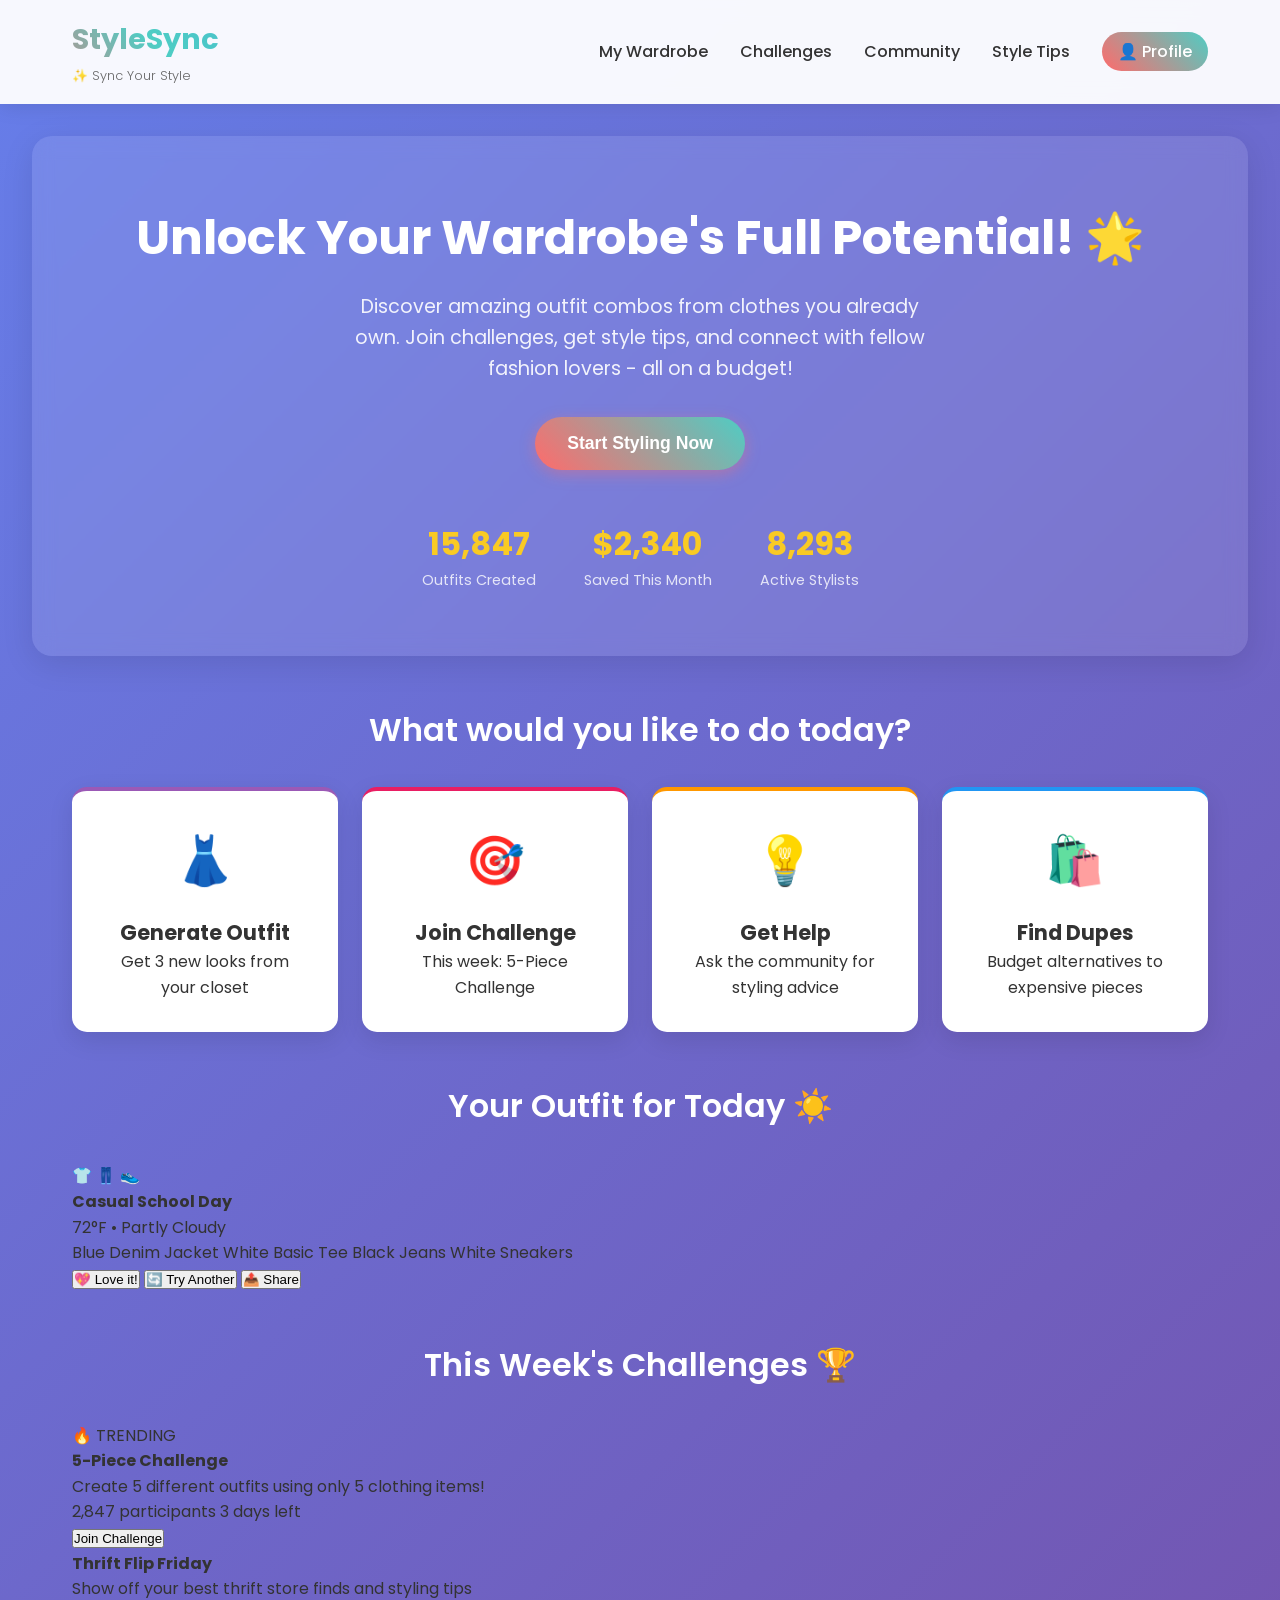
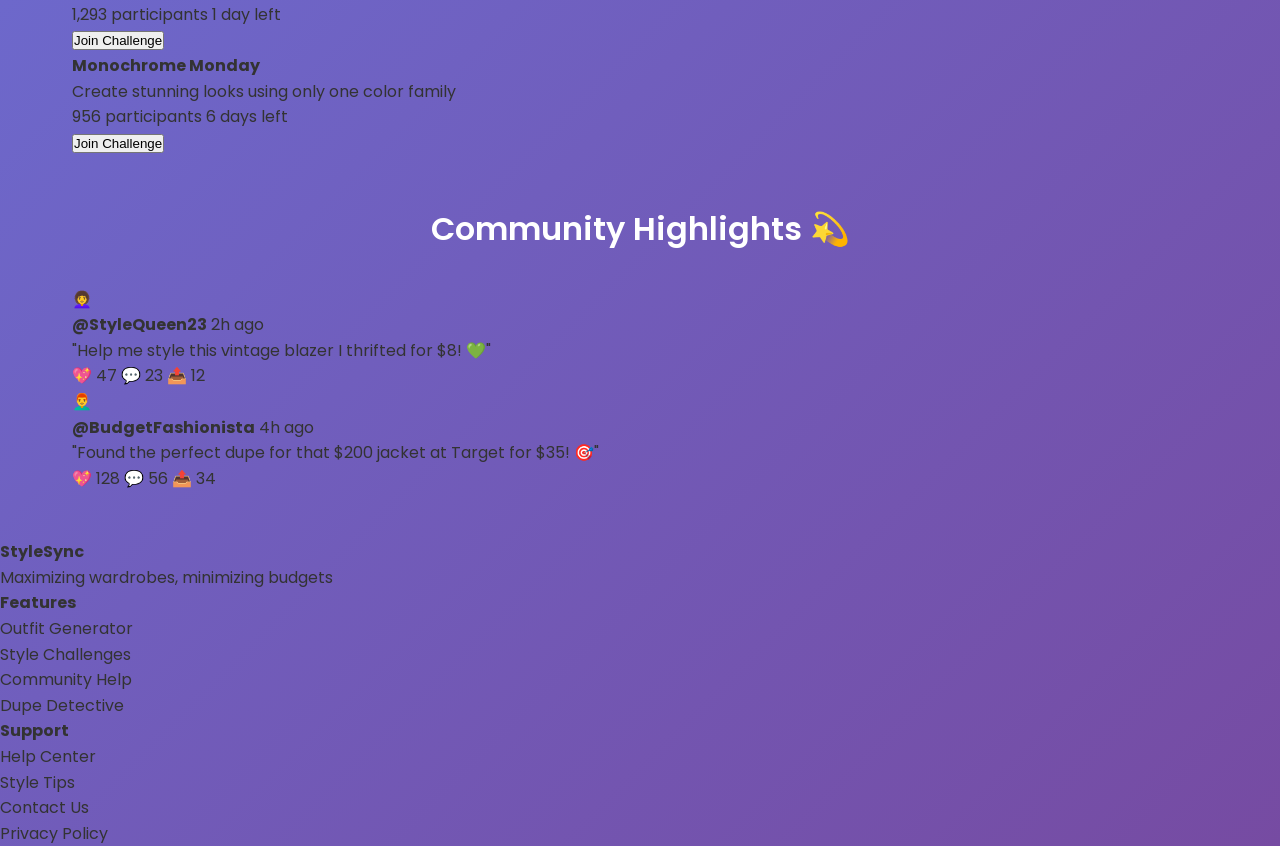
==== index.html @ fd2cec4d "done" ====
<!DOCTYPE html>
<html lang="en">
<head>
    <meta charset="UTF-8">
    <meta name="viewport" content="width=device-width, initial-scale=1.0">
    <title>StyleSync - Maximize Your Wardrobe</title>
    <link rel="stylesheet" href="styles.css">
    <link href="https://fonts.googleapis.com/css2?family=Poppins:wght@300;400;600;700&display=swap" rel="stylesheet">
</head>
<body>
    <!-- Header -->
    <header class="header">
        <nav class="navbar">
            <div class="logo">
                <h1>StyleSync</h1>
                <span class="tagline">✨ Sync Your Style</span>
            </div>
            <ul class="nav-links">
                <li><a href="#wardrobe">My Wardrobe</a></li>
                <li><a href="#challenges">Challenges</a></li>
                <li><a href="#community">Community</a></li>
                <li><a href="#tips">Style Tips</a></li>
                <li><a href="#profile" class="profile-btn">👤 Profile</a></li>
            </ul>
        </nav>
    </header>

    <!-- Hero Section -->
    <section class="hero">
        <div class="hero-content">
            <h2>Unlock Your Wardrobe's Full Potential! 🌟</h2>
            <p>Discover amazing outfit combos from clothes you already own. Join challenges, get style tips, and connect with fellow fashion lovers - all on a budget!</p>
            <button class="cta-button">Start Styling Now</button>
        </div>
        <div class="hero-stats">
            <div class="stat">
                <span class="stat-number">15,847</span>
                <span class="stat-label">Outfits Created</span>
            </div>
            <div class="stat">
                <span class="stat-number">$2,340</span>
                <span class="stat-label">Saved This Month</span>
            </div>
            <div class="stat">
                <span class="stat-number">8,293</span>
                <span class="stat-label">Active Stylists</span>
            </div>
        </div>
    </section>

    <!-- Quick Actions -->
    <section class="quick-actions">
        <h3>What would you like to do today?</h3>
        <div class="action-grid">
            <div class="action-card purple">
                <div class="action-icon">👗</div>
                <h4>Generate Outfit</h4>
                <p>Get 3 new looks from your closet</p>
            </div>
            <div class="action-card pink">
                <div class="action-icon">🎯</div>
                <h4>Join Challenge</h4>
                <p>This week: 5-Piece Challenge</p>
            </div>
            <div class="action-card orange">
                <div class="action-icon">💡</div>
                <h4>Get Help</h4>
                <p>Ask the community for styling advice</p>
            </div>
            <div class="action-card blue">
                <div class="action-icon">🛍️</div>
                <h4>Find Dupes</h4>
                <p>Budget alternatives to expensive pieces</p>
            </div>
        </div>
    </section>

    <!-- Today's Outfit -->
    <section class="todays-outfit">
        <h3>Your Outfit for Today ☀️</h3>
        <div class="outfit-container">
            <div class="outfit-card">
                <div class="outfit-image">
                    <div class="placeholder-outfit">
                        <span>👕</span>
                        <span>👖</span>
                        <span>👟</span>
                    </div>
                </div>
                <div class="outfit-details">
                    <h4>Casual School Day</h4>
                    <p class="weather">72°F • Partly Cloudy</p>
                    <div class="outfit-items">
                        <span class="item-tag">Blue Denim Jacket</span>
                        <span class="item-tag">White Basic Tee</span>
                        <span class="item-tag">Black Jeans</span>
                        <span class="item-tag">White Sneakers</span>
                    </div>
                    <div class="outfit-actions">
                        <button class="love-btn">💖 Love it!</button>
                        <button class="shuffle-btn">🔄 Try Another</button>
                        <button class="share-btn">📤 Share</button>
                    </div>
                </div>
            </div>
        </div>
    </section>

    <!-- Active Challenges -->
    <section class="challenges">
        <h3>This Week's Challenges 🏆</h3>
        <div class="challenge-grid">
            <div class="challenge-card featured">
                <div class="challenge-badge">🔥 TRENDING</div>
                <h4>5-Piece Challenge</h4>
                <p>Create 5 different outfits using only 5 clothing items!</p>
                <div class="challenge-stats">
                    <span>2,847 participants</span>
                    <span>3 days left</span>
                </div>
                <button class="join-btn">Join Challenge</button>
            </div>
            <div class="challenge-card">
                <h4>Thrift Flip Friday</h4>
                <p>Show off your best thrift store finds and styling tips</p>
                <div class="challenge-stats">
                    <span>1,293 participants</span>
                    <span>1 day left</span>
                </div>
                <button class="join-btn">Join Challenge</button>
            </div>
            <div class="challenge-card">
                <h4>Monochrome Monday</h4>
                <p>Create stunning looks using only one color family</p>
                <div class="challenge-stats">
                    <span>956 participants</span>
                    <span>6 days left</span>
                </div>
                <button class="join-btn">Join Challenge</button>
            </div>
        </div>
    </section>

    <!-- Community Feed -->
    <section class="community-feed">
        <h3>Community Highlights 💫</h3>
        <div class="feed-grid">
            <div class="feed-card">
                <div class="user-info">
                    <div class="avatar">👩‍🦱</div>
                    <div>
                        <strong>@StyleQueen23</strong>
                        <span class="post-time">2h ago</span>
                    </div>
                </div>
                <p>"Help me style this vintage blazer I thrifted for $8! 💚"</p>
                <div class="post-stats">
                    <span>💖 47</span>
                    <span>💬 23</span>
                    <span>📤 12</span>
                </div>
            </div>
            <div class="feed-card">
                <div class="user-info">
                    <div class="avatar">👨‍🦰</div>
                    <div>
                        <strong>@BudgetFashionista</strong>
                        <span class="post-time">4h ago</span>
                    </div>
                </div>
                <p>"Found the perfect dupe for that $200 jacket at Target for $35! 🎯"</p>
                <div class="post-stats">
                    <span>💖 128</span>
                    <span>💬 56</span>
                    <span>📤 34</span>
                </div>
            </div>
        </div>
    </section>

    <!-- Footer -->
    <footer class="footer">
        <div class="footer-content">
            <div class="footer-section">
                <h4>StyleSync</h4>
                <p>Maximizing wardrobes, minimizing budgets</p>
            </div>
            <div class="footer-section">
                <h4>Features</h4>
                <ul>
                    <li>Outfit Generator</li>
                    <li>Style Challenges</li>
                    <li>Community Help</li>
                    <li>Dupe Detective</li>
                </ul>
            </div>
            <div class="footer-section">
                <h4>Support</h4>
                <ul>
                    <li>Help Center</li>
                    <li>Style Tips</li>
                    <li>Contact Us</li>
                    <li>Privacy Policy</li>
                </ul>
            </div>
        </div>
    </footer>
</body>
</html>
---- styles.css ----
* {
    margin: 0;
    padding: 0;
    box-sizing: border-box;
}

body {
    font-family: 'Poppins', sans-serif;
    line-height: 1.6;
    color: #333;
    background: linear-gradient(135deg, #667eea 0%, #764ba2 100%);
    min-height: 100vh;
}

/* Header */
.header {
    background: rgba(255, 255, 255, 0.95);
    backdrop-filter: blur(10px);
    position: sticky;
    top: 0;
    z-index: 100;
    box-shadow: 0 2px 20px rgba(0, 0, 0, 0.1);
}

.navbar {
    display: flex;
    justify-content: space-between;
    align-items: center;
    padding: 1rem 2rem;
    max-width: 1200px;
    margin: 0 auto;
}

.logo h1 {
    background: linear-gradient(45deg, #ff6b6b, #4ecdc4, #45b7d1, #f9ca24);
    background-size: 300% 300%;
    -webkit-background-clip: text;
    -webkit-text-fill-color: transparent;
    background-clip: text;
    animation: gradientShift 3s ease infinite;
    font-size: 1.8rem;
    font-weight: 700;
}

.tagline {
    font-size: 0.8rem;
    color: #666;
    font-weight: 300;
}

@keyframes gradientShift {
    0% { background-position: 0% 50%; }
    50% { background-position: 100% 50%; }
    100% { background-position: 0% 50%; }
}

.nav-links {
    display: flex;
    list-style: none;
    gap: 2rem;
    align-items: center;
}

.nav-links a {
    text-decoration: none;
    color: #333;
    font-weight: 500;
    transition: color 0.3s ease;
}

.nav-links a:hover {
    color: #ff6b6b;
}

.profile-btn {
    background: linear-gradient(45deg, #ff6b6b, #4ecdc4);
    color: white !important;
    padding: 0.5rem 1rem;
    border-radius: 25px;
    transition: transform 0.3s ease;
}

.profile-btn:hover {
    transform: translateY(-2px);
    color: white !important;
}

/* Hero Section */
.hero {
    text-align: center;
    padding: 4rem 2rem;
    background: rgba(255, 255, 255, 0.1);
    backdrop-filter: blur(10px);
    margin: 2rem;
    border-radius: 20px;
    box-shadow: 0 8px 32px rgba(0, 0, 0, 0.1);
}

.hero-content h2 {
    font-size: 3rem;
    color: white;
    margin-bottom: 1rem;
    font-weight: 700;
}

.hero-content p {
    font-size: 1.2rem;
    color: rgba(255, 255, 255, 0.9);
    margin-bottom: 2rem;
    max-width: 600px;
    margin-left: auto;
    margin-right: auto;
}

.cta-button {
    background: linear-gradient(45deg, #ff6b6b, #4ecdc4);
    color: white;
    border: none;
    padding: 1rem 2rem;
    font-size: 1.1rem;
    font-weight: 600;
    border-radius: 50px;
    cursor: pointer;
    transition: transform 0.3s ease, box-shadow 0.3s ease;
    box-shadow: 0 4px 15px rgba(255, 107, 107, 0.4);
}

.cta-button:hover {
    transform: translateY(-3px);
    box-shadow: 0 6px 20px rgba(255, 107, 107, 0.6);
}

.hero-stats {
    display: flex;
    justify-content: center;
    gap: 3rem;
    margin-top: 3rem;
}

.stat {
    display: flex;
    flex-direction: column;
    align-items: center;
}

.stat-number {
    font-size: 2rem;
    font-weight: 700;
    color: #f9ca24;
}

.stat-label {
    color: rgba(255, 255, 255, 0.8);
    font-size: 0.9rem;
}

/* Main Content */
.quick-actions, .todays-outfit, .challenges, .community-feed {
    max-width: 1200px;
    margin: 3rem auto;
    padding: 0 2rem;
}

.quick-actions h3, .todays-outfit h3, .challenges h3, .community-feed h3 {
    text-align: center;
    font-size: 2rem;
    color: white;
    margin-bottom: 2rem;
    font-weight: 600;
}

/* Quick Actions Grid */
.action-grid {
    display: grid;
    grid-template-columns: repeat(auto-fit, minmax(250px, 1fr));
    gap: 1.5rem;
}

.action-card {
    background: white;
    padding: 2rem;
    border-radius: 15px;
    text-align: center;
    box-shadow: 0 8px 25px rgba(0, 0, 0, 0.1);
    transition: transform 0.3s ease, box-shadow 0.3s ease;
    cursor: pointer;
}

.action-card:hover {
    transform: translateY(-5px);
    box-shadow: 0 15px 35px rgba(0, 0, 0, 0.2);
}

.action-card.purple { border-top: 4px solid #9b59b6; }
.action-card.pink { border-top: 4px solid #e91e63; }
.action-card.orange { border-top: 4px solid #ff9800; }
.action-card.blue { border-top: 4px solid #2196f3; }

.action-icon {
    font-size: 3rem;
    margin-bottom: 1rem;
}

.action-card h4 {
    font-size: 1.3rem;
    margin-bottom:
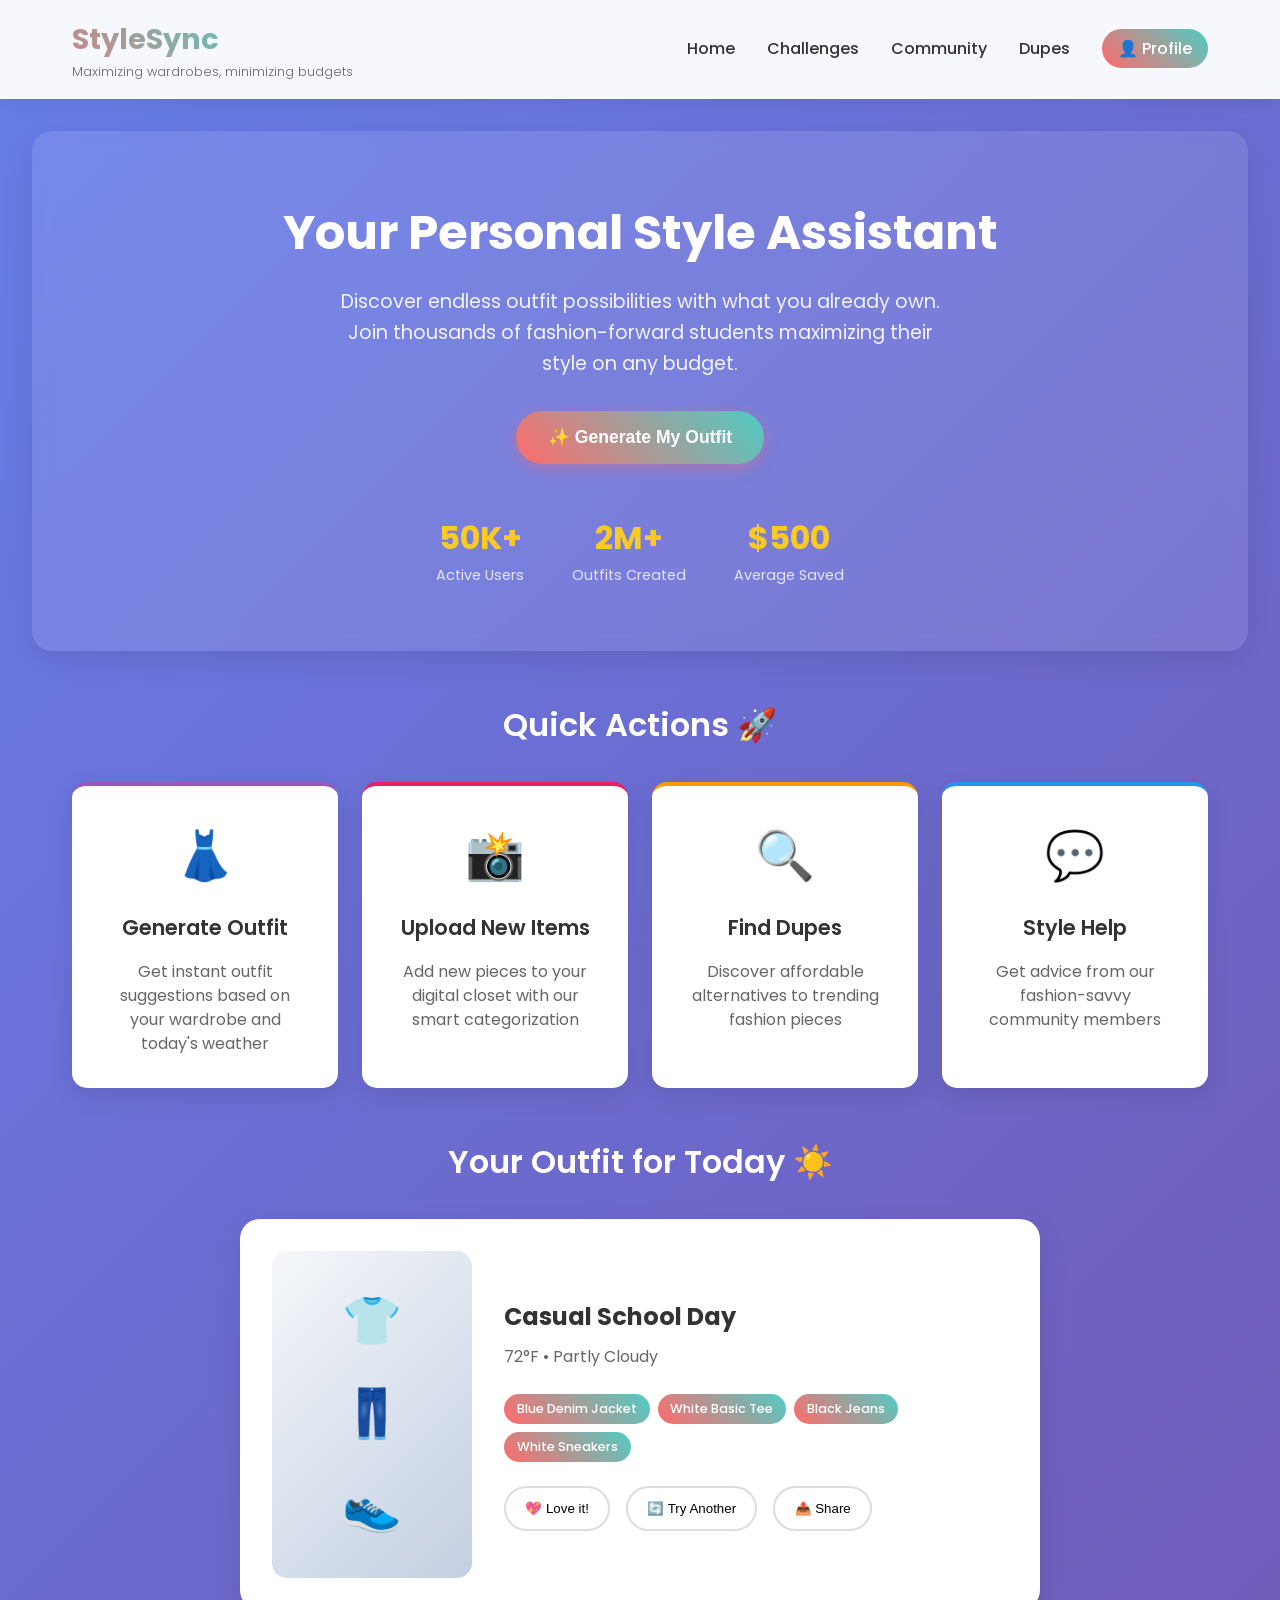
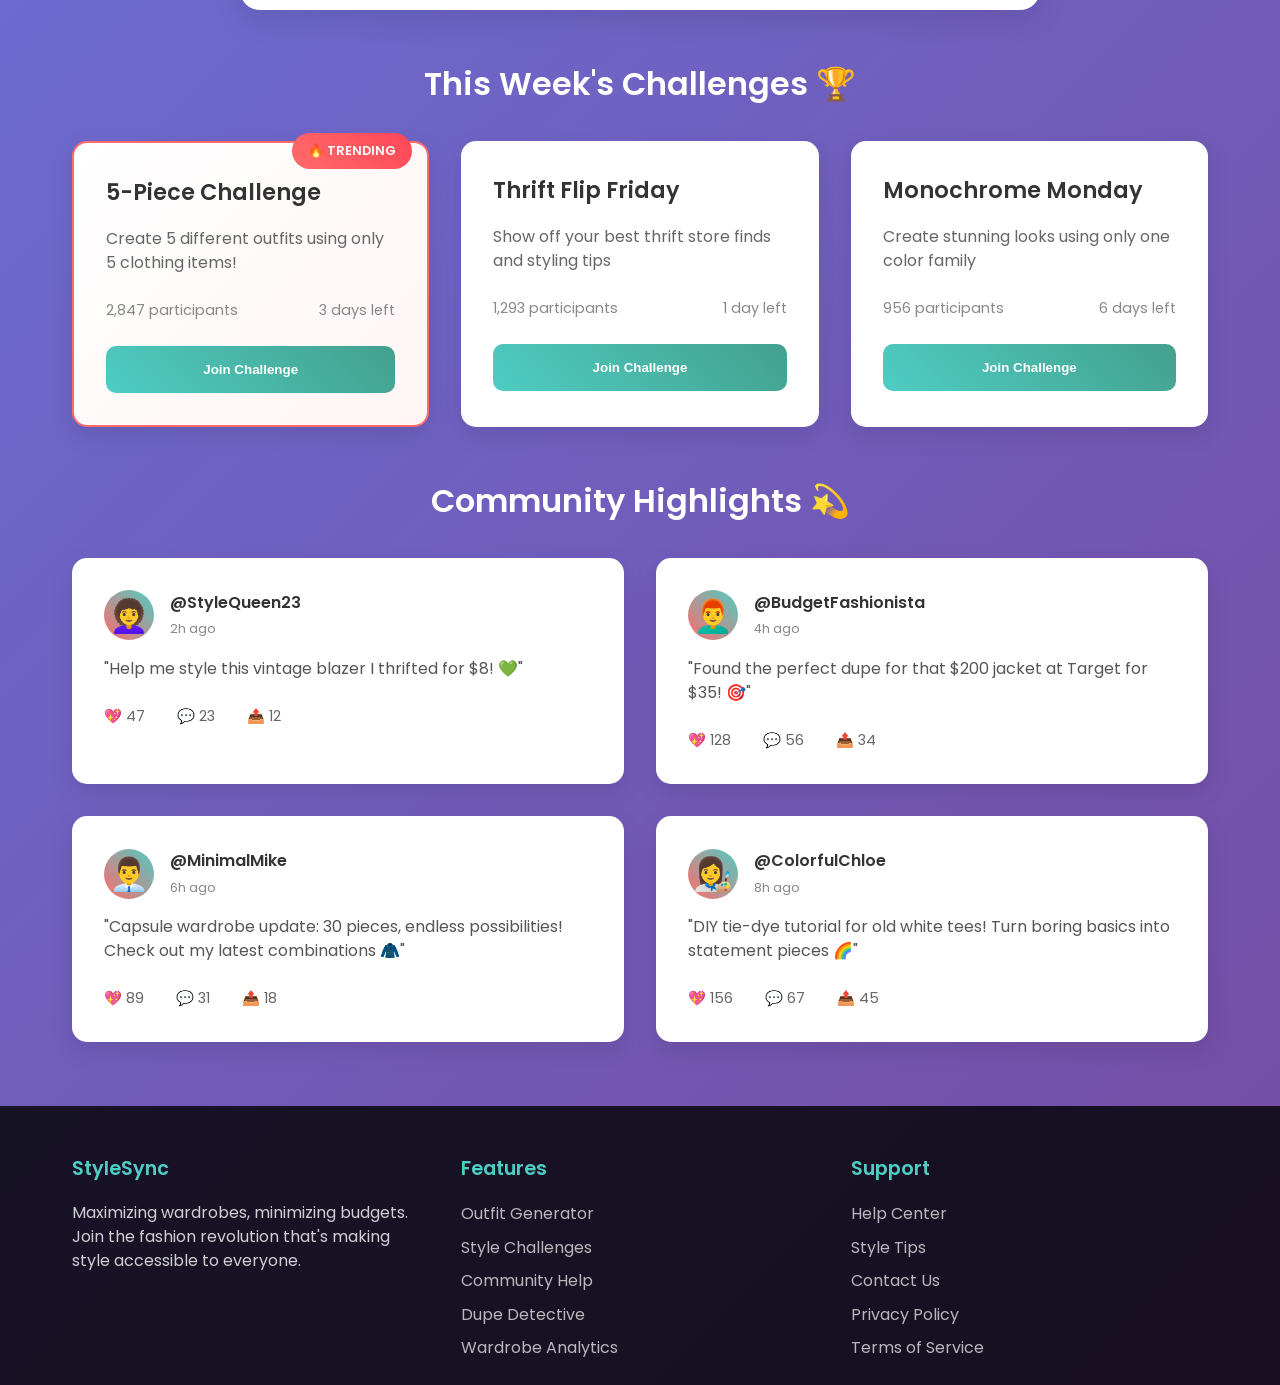
==== commit ead6d867: "done" ====
--- a/index.html
+++ b/index.html
@@ -3,9 +3,9 @@
 <head>
     <meta charset="UTF-8">
     <meta name="viewport" content="width=device-width, initial-scale=1.0">
-    <title>StyleSync - Maximize Your Wardrobe</title>
+    <title>StyleSync - Maximizing Wardrobes, Minimizing Budgets</title>
+    <link href="https://fonts.googleapis.com/css2?family=Poppins:wght@300;400;500;600;700&display=swap" rel="stylesheet">
     <link rel="stylesheet" href="styles.css">
-    <link href="https://fonts.googleapis.com/css2?family=Poppins:wght@300;400;600;700&display=swap" rel="stylesheet">
 </head>
 <body>
     <!-- Header -->
@@ -13,13 +13,13 @@
         <nav class="navbar">
             <div class="logo">
                 <h1>StyleSync</h1>
-                <span class="tagline">✨ Sync Your Style</span>
+                <p class="tagline">Maximizing wardrobes, minimizing budgets</p>
             </div>
             <ul class="nav-links">
-                <li><a href="#wardrobe">My Wardrobe</a></li>
+                <li><a href="#home">Home</a></li>
                 <li><a href="#challenges">Challenges</a></li>
                 <li><a href="#community">Community</a></li>
-                <li><a href="#tips">Style Tips</a></li>
+                <li><a href="#dupes">Dupes</a></li>
                 <li><a href="#profile" class="profile-btn">👤 Profile</a></li>
             </ul>
         </nav>
@@ -28,49 +28,49 @@
     <!-- Hero Section -->
     <section class="hero">
         <div class="hero-content">
-            <h2>Unlock Your Wardrobe's Full Potential! 🌟</h2>
-            <p>Discover amazing outfit combos from clothes you already own. Join challenges, get style tips, and connect with fellow fashion lovers - all on a budget!</p>
-            <button class="cta-button">Start Styling Now</button>
+            <h2>Your Personal Style Assistant</h2>
+            <p>Discover endless outfit possibilities with what you already own. Join thousands of fashion-forward students maximizing their style on any budget.</p>
+            <button class="cta-button">✨ Generate My Outfit</button>
         </div>
         <div class="hero-stats">
             <div class="stat">
-                <span class="stat-number">15,847</span>
-                <span class="stat-label">Outfits Created</span>
+                <div class="stat-number">50K+</div>
+                <div class="stat-label">Active Users</div>
             </div>
             <div class="stat">
-                <span class="stat-number">$2,340</span>
-                <span class="stat-label">Saved This Month</span>
+                <div class="stat-number">2M+</div>
+                <div class="stat-label">Outfits Created</div>
             </div>
             <div class="stat">
-                <span class="stat-number">8,293</span>
-                <span class="stat-label">Active Stylists</span>
+                <div class="stat-number">$500</div>
+                <div class="stat-label">Average Saved</div>
             </div>
         </div>
     </section>
 
     <!-- Quick Actions -->
     <section class="quick-actions">
-        <h3>What would you like to do today?</h3>
+        <h3>Quick Actions 🚀</h3>
         <div class="action-grid">
             <div class="action-card purple">
                 <div class="action-icon">👗</div>
                 <h4>Generate Outfit</h4>
-                <p>Get 3 new looks from your closet</p>
+                <p>Get instant outfit suggestions based on your wardrobe and today's weather</p>
             </div>
             <div class="action-card pink">
-                <div class="action-icon">🎯</div>
-                <h4>Join Challenge</h4>
-                <p>This week: 5-Piece Challenge</p>
+                <div class="action-icon">📸</div>
+                <h4>Upload New Items</h4>
+                <p>Add new pieces to your digital closet with our smart categorization</p>
             </div>
             <div class="action-card orange">
-                <div class="action-icon">💡</div>
-                <h4>Get Help</h4>
-                <p>Ask the community for styling advice</p>
+                <div class="action-icon">🔍</div>
+                <h4>Find Dupes</h4>
+                <p>Discover affordable alternatives to trending fashion pieces</p>
             </div>
             <div class="action-card blue">
-                <div class="action-icon">🛍️</div>
-                <h4>Find Dupes</h4>
-                <p>Budget alternatives to expensive pieces</p>
+                <div class="action-icon">💬</div>
+                <h4>Style Help</h4>
+                <p>Get advice from our fashion-savvy community members</p>
             </div>
         </div>
     </section>
@@ -175,6 +175,36 @@
                     <span>📤 34</span>
                 </div>
             </div>
+            <div class="feed-card">
+                <div class="user-info">
+                    <div class="avatar">👨‍💼</div>
+                    <div>
+                        <strong>@MinimalMike</strong>
+                        <span class="post-time">6h ago</span>
+                    </div>
+                </div>
+                <p>"Capsule wardrobe update: 30 pieces, endless possibilities! Check out my latest combinations 🧥"</p>
+                <div class="post-stats">
+                    <span>💖 89</span>
+                    <span>💬 31</span>
+                    <span>📤 18</span>
+                </div>
+            </div>
+            <div class="feed-card">
+                <div class="user-info">
+                    <div class="avatar">👩‍🎨</div>
+                    <div>
+                        <strong>@ColorfulChloe</strong>
+                        <span class="post-time">8h ago</span>
+                    </div>
+                </div>
+                <p>"DIY tie-dye tutorial for old white tees! Turn boring basics into statement pieces 🌈"</p>
+                <div class="post-stats">
+                    <span>💖 156</span>
+                    <span>💬 67</span>
+                    <span>📤 45</span>
+                </div>
+            </div>
         </div>
     </section>
 
@@ -183,7 +213,7 @@
         <div class="footer-content">
             <div class="footer-section">
                 <h4>StyleSync</h4>
-                <p>Maximizing wardrobes, minimizing budgets</p>
+                <p>Maximizing wardrobes, minimizing budgets. Join the fashion revolution that's making style accessible to everyone.</p>
             </div>
             <div class="footer-section">
                 <h4>Features</h4>
@@ -192,6 +222,7 @@
                     <li>Style Challenges</li>
                     <li>Community Help</li>
                     <li>Dupe Detective</li>
+                    <li>Wardrobe Analytics</li>
                 </ul>
             </div>
             <div class="footer-section">
@@ -201,6 +232,7 @@
                     <li>Style Tips</li>
                     <li>Contact Us</li>
                     <li>Privacy Policy</li>
+                    <li>Terms of Service</li>
                 </ul>
             </div>
         </div>
--- a/styles.css
+++ b/styles.css
@@ -49,9 +49,15 @@
 }
 
 @keyframes gradientShift {
-    0% { background-position: 0% 50%; }
-    50% { background-position: 100% 50%; }
-    100% { background-position: 0% 50%; }
+    0% {
+        background-position: 0% 50%;
+    }
+    50% {
+        background-position: 100% 50%;
+    }
+    100% {
+        background-position: 0% 50%;
+    }
 }
 
 .nav-links {
@@ -154,14 +160,20 @@
     font-size: 0.9rem;
 }
 
-/* Main Content */
-.quick-actions, .todays-outfit, .challenges, .community-feed {
+/* Main Content Sections */
+.quick-actions,
+.todays-outfit,
+.challenges,
+.community-feed {
     max-width: 1200px;
     margin: 3rem auto;
     padding: 0 2rem;
 }
 
-.quick-actions h3, .todays-outfit h3, .challenges h3, .community-feed h3 {
+.quick-actions h3,
+.todays-outfit h3,
+.challenges h3,
+.community-feed h3 {
     text-align: center;
     font-size: 2rem;
     color: white;
@@ -191,10 +203,21 @@
     box-shadow: 0 15px 35px rgba(0, 0, 0, 0.2);
 }
 
-.action-card.purple { border-top: 4px solid #9b59b6; }
-.action-card.pink { border-top: 4px solid #e91e63; }
-.action-card.orange { border-top: 4px solid #ff9800; }
-.action-card.blue { border-top: 4px solid #2196f3; }
+.action-card.purple {
+    border-top: 4px solid #9b59b6;
+}
+
+.action-card.pink {
+    border-top: 4px solid #e91e63;
+}
+
+.action-card.orange {
+    border-top: 4px solid #ff9800;
+}
+
+.action-card.blue {
+    border-top: 4px solid #2196f3;
+}
 
 .action-icon {
     font-size: 3rem;
@@ -203,4 +226,321 @@
 
 .action-card h4 {
     font-size: 1.3rem;
-    margin-bottom:
+    margin-bottom: 1rem;
+    color: #333;
+    font-weight: 600;
+}
+
+.action-card p {
+    color: #666;
+    line-height: 1.5;
+}
+
+/* Today's Outfit Section */
+.outfit-container {
+    display: flex;
+    justify-content: center;
+    margin-bottom: 2rem;
+}
+
+.outfit-card {
+    background: white;
+    padding: 2rem;
+    border-radius: 20px;
+    box-shadow: 0 10px 30px rgba(0, 0, 0, 0.1);
+    display: flex;
+    gap: 2rem;
+    align-items: center;
+    max-width: 800px;
+    width: 100%;
+}
+
+.placeholder-outfit {
+    display: flex;
+    flex-direction: column;
+    gap: 1rem;
+    font-size: 3rem;
+    background: linear-gradient(135deg, #f5f7fa 0%, #c3cfe2 100%);
+    padding: 2rem;
+    border-radius: 15px;
+    text-align: center;
+    min-width: 200px;
+}
+
+.outfit-details h4 {
+    font-size: 1.5rem;
+    color: #333;
+    margin-bottom: 0.5rem;
+}
+
+.weather {
+    color: #666;
+    margin-bottom: 1.5rem;
+    font-size: 1rem;
+}
+
+.outfit-items {
+    display: flex;
+    flex-wrap: wrap;
+    gap: 0.5rem;
+    margin-bottom: 1.5rem;
+}
+
+.item-tag {
+    background: linear-gradient(45deg, #ff6b6b, #4ecdc4);
+    color: white;
+    padding: 0.3rem 0.8rem;
+    border-radius: 20px;
+    font-size: 0.8rem;
+    font-weight: 500;
+}
+
+.outfit-actions {
+    display: flex;
+    gap: 1rem;
+    flex-wrap: wrap;
+}
+
+.love-btn,
+.shuffle-btn,
+.share-btn {
+    background: white;
+    border: 2px solid #ddd;
+    padding: 0.8rem 1.2rem;
+    border-radius: 25px;
+    cursor: pointer;
+    transition: all 0.3s ease;
+    font-weight: 500;
+}
+
+.love-btn:hover {
+    border-color: #ff6b6b;
+    color: #ff6b6b;
+}
+
+.shuffle-btn:hover {
+    border-color: #4ecdc4;
+    color: #4ecdc4;
+}
+
+.share-btn:hover {
+    border-color: #45b7d1;
+    color: #45b7d1;
+}
+
+/* Active Challenges */
+.challenge-grid {
+    display: grid;
+    grid-template-columns: repeat(auto-fit, minmax(300px, 1fr));
+    gap: 2rem;
+    margin-bottom: 3rem;
+}
+
+.challenge-card {
+    background: white;
+    padding: 2rem;
+    border-radius: 15px;
+    box-shadow: 0 8px 25px rgba(0, 0, 0, 0.1);
+    transition: transform 0.3s ease, box-shadow 0.3s ease;
+    position: relative;
+}
+
+.challenge-card:hover {
+    transform: translateY(-5px);
+    box-shadow: 0 15px 35px rgba(0, 0, 0, 0.2);
+}
+
+.challenge-card.featured {
+    border: 2px solid #ff6b6b;
+    background: linear-gradient(135deg, #fff 0%, #fff5f5 100%);
+}
+
+.challenge-badge {
+    position: absolute;
+    top: -10px;
+    right: 15px;
+    background: linear-gradient(45deg, #ff6b6b, #ff4757);
+    color: white;
+    padding: 0.5rem 1rem;
+    border-radius: 20px;
+    font-size: 0.8rem;
+    font-weight: 600;
+}
+
+.challenge-card h4 {
+    font-size: 1.4rem;
+    color: #333;
+    margin-bottom: 1rem;
+    font-weight: 600;
+}
+
+.challenge-card p {
+    color: #666;
+    margin-bottom: 1.5rem;
+    line-height: 1.5;
+}
+
+.challenge-stats {
+    display: flex;
+    justify-content: space-between;
+    margin-bottom: 1.5rem;
+    font-size: 0.9rem;
+    color: #888;
+}
+
+.join-btn {
+    width: 100%;
+    background: linear-gradient(45deg, #4ecdc4, #44a08d);
+    color: white;
+    border: none;
+    padding: 1rem;
+    border-radius: 10px;
+    font-weight: 600;
+    cursor: pointer;
+    transition: transform 0.3s ease;
+}
+
+.join-btn:hover {
+    transform: translateY(-2px);
+}
+
+/* Community Feed */
+.feed-grid {
+    display: grid;
+    grid-template-columns: repeat(auto-fit, minmax(400px, 1fr));
+    gap: 2rem;
+    margin-bottom: 3rem;
+}
+
+.feed-card {
+    background: white;
+    padding: 2rem;
+    border-radius: 15px;
+    box-shadow: 0 8px 25px rgba(0, 0, 0, 0.1);
+    transition: transform 0.3s ease;
+}
+
+.feed-card:hover {
+    transform: translateY(-3px);
+}
+
+.user-info {
+    display: flex;
+    align-items: center;
+    gap: 1rem;
+    margin-bottom: 1rem;
+}
+
+.avatar {
+    font-size: 2rem;
+    width: 50px;
+    height: 50px;
+    display: flex;
+    align-items: center;
+    justify-content: center;
+    background: linear-gradient(45deg, #ff6b6b, #4ecdc4);
+    border-radius: 50%;
+}
+
+.user-info div strong {
+    display: block;
+    font-weight: 600;
+    color: #333;
+}
+
+.post-time {
+    font-size: 0.8rem;
+    color: #888;
+}
+
+.feed-card p {
+    color: #555;
+    margin-bottom: 1.5rem;
+    line-height: 1.5;
+}
+
+.post-stats {
+    display: flex;
+    gap: 2rem;
+    font-size: 0.9rem;
+    color: #666;
+}
+
+.post-stats span {
+    cursor: pointer;
+    transition: color 0.3s ease;
+}
+
+.post-stats span:hover {
+    color: #ff6b6b;
+}
+
+/* Footer */
+.footer {
+    background: rgba(0, 0, 0, 0.8);
+    color: white;
+    padding: 3rem 0 1rem;
+    margin-top: 4rem;
+}
+
+.footer-content {
+    max-width: 1200px;
+    margin: 0 auto;
+    padding: 0 2rem;
+    display: grid;
+    grid-template-columns: repeat(auto-fit, minmax(250px, 1fr));
+    gap: 2rem;
+}
+
+.footer-section h4 {
+    font-size: 1.2rem;
+    margin-bottom: 1rem;
+    color: #4ecdc4;
+    font-weight: 600;
+}
+
+.footer-section p {
+    color: rgba(255, 255, 255, 0.8);
+    line-height: 1.5;
+}
+
+.footer-section ul {
+    list-style: none;
+}
+
+.footer-section ul li {
+    margin-bottom: 0.5rem;
+    color: rgba(255, 255, 255, 0.7);
+    cursor: pointer;
+    transition: color 0.3s ease;
+}
+
+.footer-section ul li:hover {
+    color: #4ecdc4;
+}
+
+/* Responsive Design */
+@media (max-width: 768px) {
+    .hero-content h2 {
+        font-size: 2rem;
+    }
+    
+    .hero-stats {
+        flex-direction: column;
+        gap: 1rem;
+    }
+    
+    .outfit-card {
+        flex-direction: column;
+        text-align: center;
+    }
+    
+    .challenge-grid,
+    .feed-grid {
+        grid-template-columns: 1fr;
+    }
+    
+    .outfit-actions {
+        justify-content: center;
+    }
+}
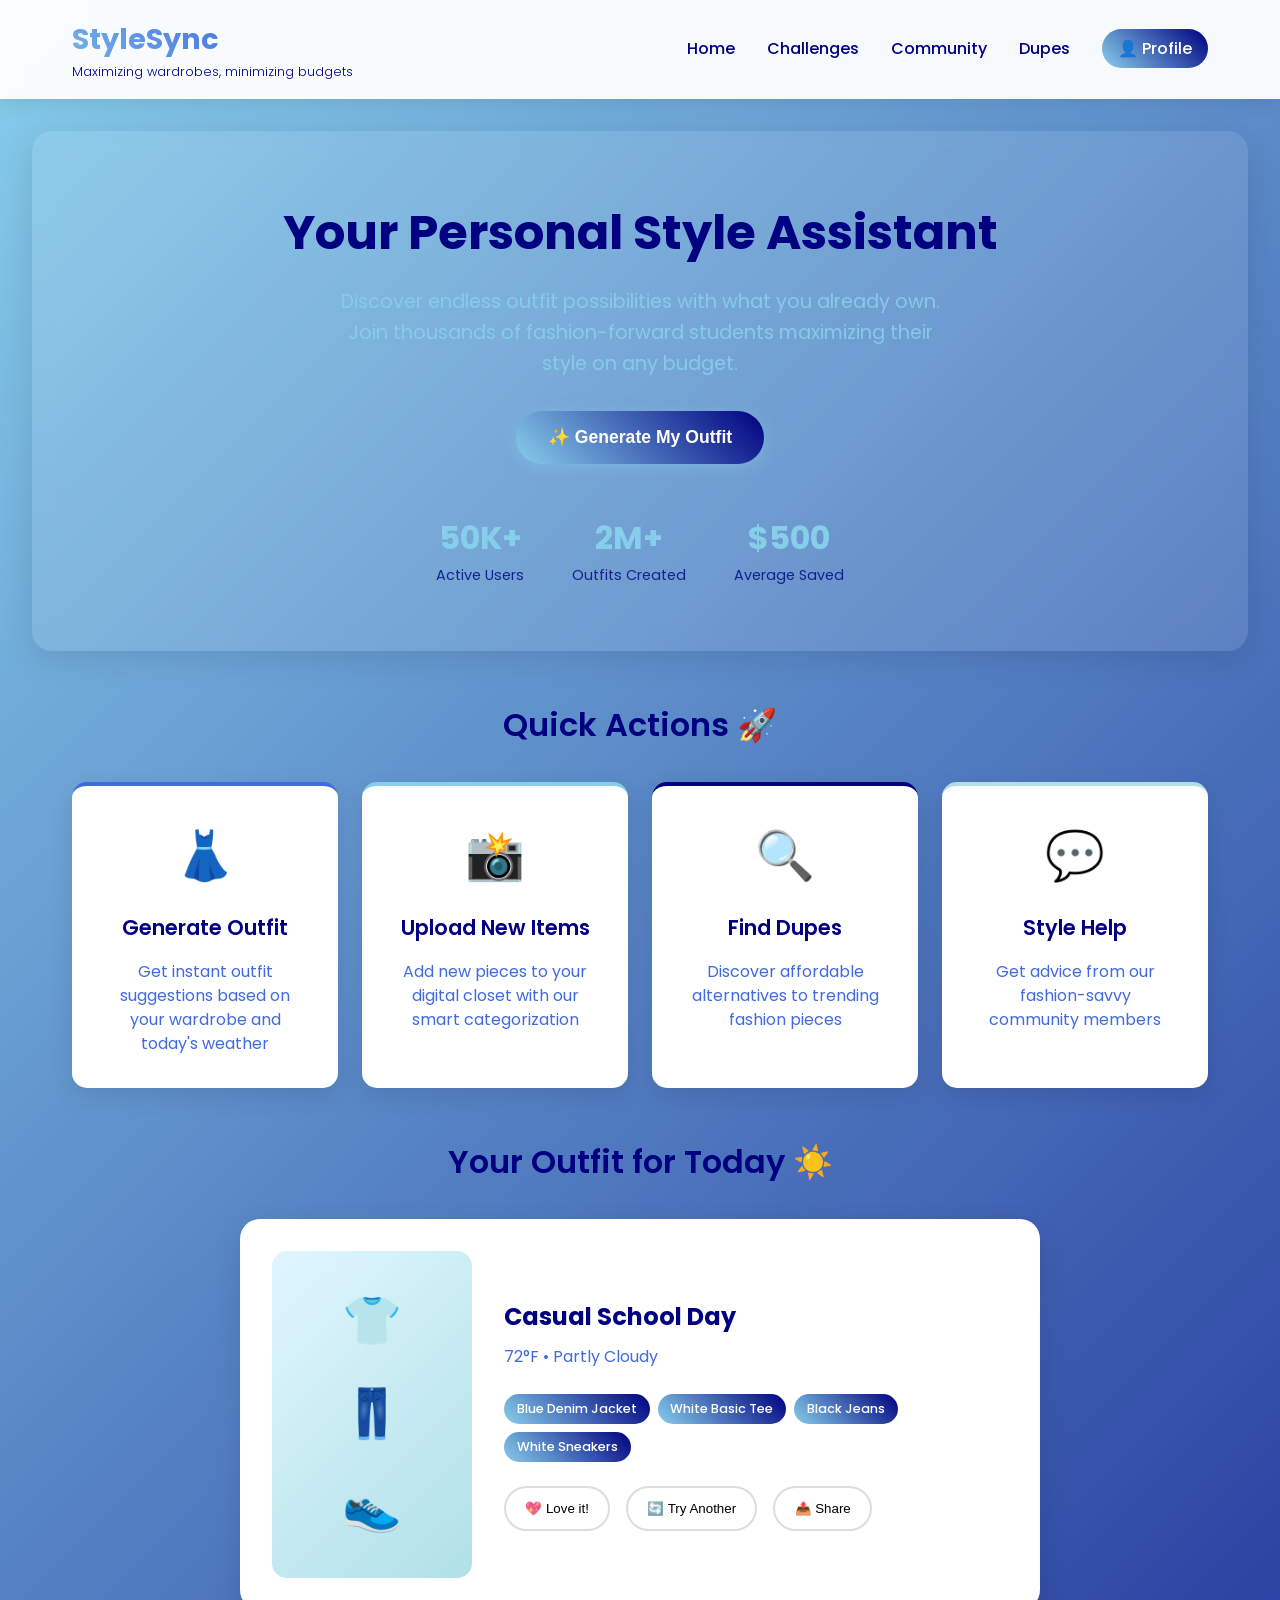
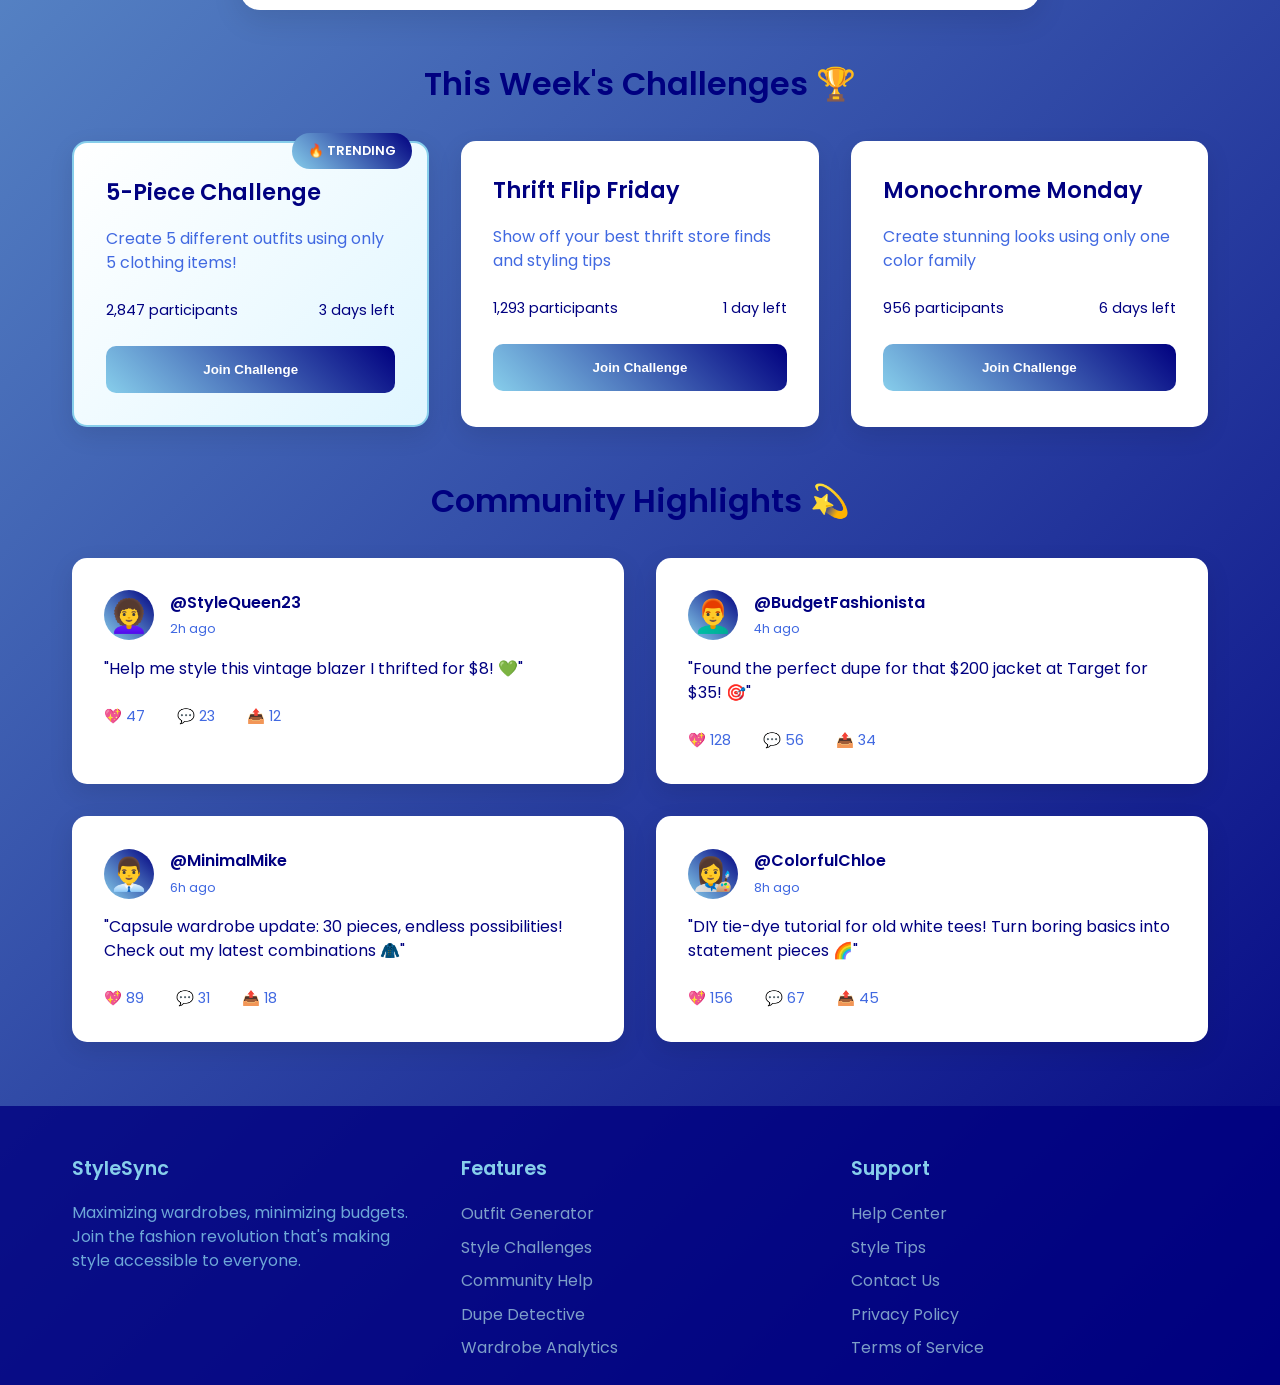
==== commit a2dea81d: "day 1" ====
--- a/index.html
+++ b/index.html
@@ -237,5 +237,6 @@
             </div>
         </div>
     </footer>
+<script src="script.js"></script>
 </body>
 </html>
--- a/styles.css
+++ b/styles.css
@@ -7,8 +7,8 @@
 body {
     font-family: 'Poppins', sans-serif;
     line-height: 1.6;
-    color: #333;
-    background: linear-gradient(135deg, #667eea 0%, #764ba2 100%);
+    color: #000080;
+    background: linear-gradient(135deg, #87ceeb 0%, #000080 100%);
     min-height: 100vh;
 }
 
@@ -32,7 +32,7 @@
 }
 
 .logo h1 {
-    background: linear-gradient(45deg, #ff6b6b, #4ecdc4, #45b7d1, #f9ca24);
+    background: linear-gradient(45deg, #87ceeb, #4169e1, #000080, #b0e0e6);
     background-size: 300% 300%;
     -webkit-background-clip: text;
     -webkit-text-fill-color: transparent;
@@ -44,7 +44,7 @@
 
 .tagline {
     font-size: 0.8rem;
-    color: #666;
+    color: #000080;
     font-weight: 300;
 }
 
@@ -69,17 +69,17 @@
 
 .nav-links a {
     text-decoration: none;
-    color: #333;
+    color: #000080;
     font-weight: 500;
     transition: color 0.3s ease;
 }
 
 .nav-links a:hover {
-    color: #ff6b6b;
+    color: #87ceeb;
 }
 
 .profile-btn {
-    background: linear-gradient(45deg, #ff6b6b, #4ecdc4);
+    background: linear-gradient(45deg, #87ceeb, #000080);
     color: white !important;
     padding: 0.5rem 1rem;
     border-radius: 25px;
@@ -104,14 +104,14 @@
 
 .hero-content h2 {
     font-size: 3rem;
-    color: white;
+    color: #000080;
     margin-bottom: 1rem;
     font-weight: 700;
 }
 
 .hero-content p {
     font-size: 1.2rem;
-    color: rgba(255, 255, 255, 0.9);
+    color: rgba(135, 206, 235, 0.9);
     margin-bottom: 2rem;
     max-width: 600px;
     margin-left: auto;
@@ -119,7 +119,7 @@
 }
 
 .cta-button {
-    background: linear-gradient(45deg, #ff6b6b, #4ecdc4);
+    background: linear-gradient(45deg, #87ceeb, #000080);
     color: white;
     border: none;
     padding: 1rem 2rem;
@@ -128,12 +128,12 @@
     border-radius: 50px;
     cursor: pointer;
     transition: transform 0.3s ease, box-shadow 0.3s ease;
-    box-shadow: 0 4px 15px rgba(255, 107, 107, 0.4);
+    box-shadow: 0 4px 15px rgba(135, 206, 235, 0.4);
 }
 
 .cta-button:hover {
     transform: translateY(-3px);
-    box-shadow: 0 6px 20px rgba(255, 107, 107, 0.6);
+    box-shadow: 0 6px 20px rgba(135, 206, 235, 0.6);
 }
 
 .hero-stats {
@@ -152,11 +152,11 @@
 .stat-number {
     font-size: 2rem;
     font-weight: 700;
-    color: #f9ca24;
+    color: #87ceeb;
 }
 
 .stat-label {
-    color: rgba(255, 255, 255, 0.8);
+    color: rgba(0, 0, 128, 0.8);
     font-size: 0.9rem;
 }
 
@@ -176,7 +176,7 @@
 .community-feed h3 {
     text-align: center;
     font-size: 2rem;
-    color: white;
+    color: #000080;
     margin-bottom: 2rem;
     font-weight: 600;
 }
@@ -204,19 +204,19 @@
 }
 
 .action-card.purple {
-    border-top: 4px solid #9b59b6;
+    border-top: 4px solid #4169e1;
 }
 
 .action-card.pink {
-    border-top: 4px solid #e91e63;
+    border-top: 4px solid #87ceeb;
 }
 
 .action-card.orange {
-    border-top: 4px solid #ff9800;
+    border-top: 4px solid #000080;
 }
 
 .action-card.blue {
-    border-top: 4px solid #2196f3;
+    border-top: 4px solid #b0e0e6;
 }
 
 .action-icon {
@@ -227,12 +227,12 @@
 .action-card h4 {
     font-size: 1.3rem;
     margin-bottom: 1rem;
-    color: #333;
+    color: #000080;
     font-weight: 600;
 }
 
 .action-card p {
-    color: #666;
+    color: #4169e1;
     line-height: 1.5;
 }
 
@@ -260,7 +260,7 @@
     flex-direction: column;
     gap: 1rem;
     font-size: 3rem;
-    background: linear-gradient(135deg, #f5f7fa 0%, #c3cfe2 100%);
+    background: linear-gradient(135deg, #e0f6ff 0%, #b0e0e6 100%);
     padding: 2rem;
     border-radius: 15px;
     text-align: center;
@@ -269,12 +269,12 @@
 
 .outfit-details h4 {
     font-size: 1.5rem;
-    color: #333;
+    color: #000080;
     margin-bottom: 0.5rem;
 }
 
 .weather {
-    color: #666;
+    color: #4169e1;
     margin-bottom: 1.5rem;
     font-size: 1rem;
 }
@@ -287,7 +287,7 @@
 }
 
 .item-tag {
-    background: linear-gradient(45deg, #ff6b6b, #4ecdc4);
+    background: linear-gradient(45deg, #87ceeb, #000080);
     color: white;
     padding: 0.3rem 0.8rem;
     border-radius: 20px;
@@ -314,18 +314,18 @@
 }
 
 .love-btn:hover {
-    border-color: #ff6b6b;
-    color: #ff6b6b;
+    border-color: #87ceeb;
+    color: #87ceeb;
 }
 
 .shuffle-btn:hover {
-    border-color: #4ecdc4;
-    color: #4ecdc4;
+    border-color: #000080;
+    color: #000080;
 }
 
 .share-btn:hover {
-    border-color: #45b7d1;
-    color: #45b7d1;
+    border-color: #4169e1;
+    color: #4169e1;
 }
 
 /* Active Challenges */
@@ -351,15 +351,15 @@
 }
 
 .challenge-card.featured {
-    border: 2px solid #ff6b6b;
-    background: linear-gradient(135deg, #fff 0%, #fff5f5 100%);
+    border: 2px solid #87ceeb;
+    background: linear-gradient(135deg, #fff 0%, #e0f6ff 100%);
 }
 
 .challenge-badge {
     position: absolute;
     top: -10px;
     right: 15px;
-    background: linear-gradient(45deg, #ff6b6b, #ff4757);
+    background: linear-gradient(45deg, #87ceeb, #000080);
     color: white;
     padding: 0.5rem 1rem;
     border-radius: 20px;
@@ -369,13 +369,13 @@
 
 .challenge-card h4 {
     font-size: 1.4rem;
-    color: #333;
+    color: #000080;
     margin-bottom: 1rem;
     font-weight: 600;
 }
 
 .challenge-card p {
-    color: #666;
+    color: #4169e1;
     margin-bottom: 1.5rem;
     line-height: 1.5;
 }
@@ -385,12 +385,12 @@
     justify-content: space-between;
     margin-bottom: 1.5rem;
     font-size: 0.9rem;
-    color: #888;
+    color: #000080;
 }
 
 .join-btn {
     width: 100%;
-    background: linear-gradient(45deg, #4ecdc4, #44a08d);
+    background: linear-gradient(45deg, #87ceeb, #000080);
     color: white;
     border: none;
     padding: 1rem;
@@ -438,23 +438,23 @@
     display: flex;
     align-items: center;
     justify-content: center;
-    background: linear-gradient(45deg, #ff6b6b, #4ecdc4);
+    background: linear-gradient(45deg, #87ceeb, #000080);
     border-radius: 50%;
 }
 
 .user-info div strong {
     display: block;
     font-weight: 600;
-    color: #333;
+    color: #000080;
 }
 
 .post-time {
     font-size: 0.8rem;
-    color: #888;
+    color: #4169e1;
 }
 
 .feed-card p {
-    color: #555;
+    color: #000080;
     margin-bottom: 1.5rem;
     line-height: 1.5;
 }
@@ -463,7 +463,7 @@
     display: flex;
     gap: 2rem;
     font-size: 0.9rem;
-    color: #666;
+    color: #4169e1;
 }
 
 .post-stats span {
@@ -472,12 +472,12 @@
 }
 
 .post-stats span:hover {
-    color: #ff6b6b;
+    color: #87ceeb;
 }
 
 /* Footer */
 .footer {
-    background: rgba(0, 0, 0, 0.8);
+    background: rgba(0, 0, 128, 0.8);
     color: white;
     padding: 3rem 0 1rem;
     margin-top: 4rem;
@@ -495,12 +495,12 @@
 .footer-section h4 {
     font-size: 1.2rem;
     margin-bottom: 1rem;
-    color: #4ecdc4;
+    color: #87ceeb;
     font-weight: 600;
 }
 
 .footer-section p {
-    color: rgba(255, 255, 255, 0.8);
+    color: rgba(135, 206, 235, 0.8);
     line-height: 1.5;
 }
 
@@ -510,13 +510,13 @@
 
 .footer-section ul li {
     margin-bottom: 0.5rem;
-    color: rgba(255, 255, 255, 0.7);
+    color: rgba(176, 224, 230, 0.7);
     cursor: pointer;
     transition: color 0.3s ease;
 }
 
 .footer-section ul li:hover {
-    color: #4ecdc4;
+    color: #87ceeb;
 }
 
 /* Responsive Design */
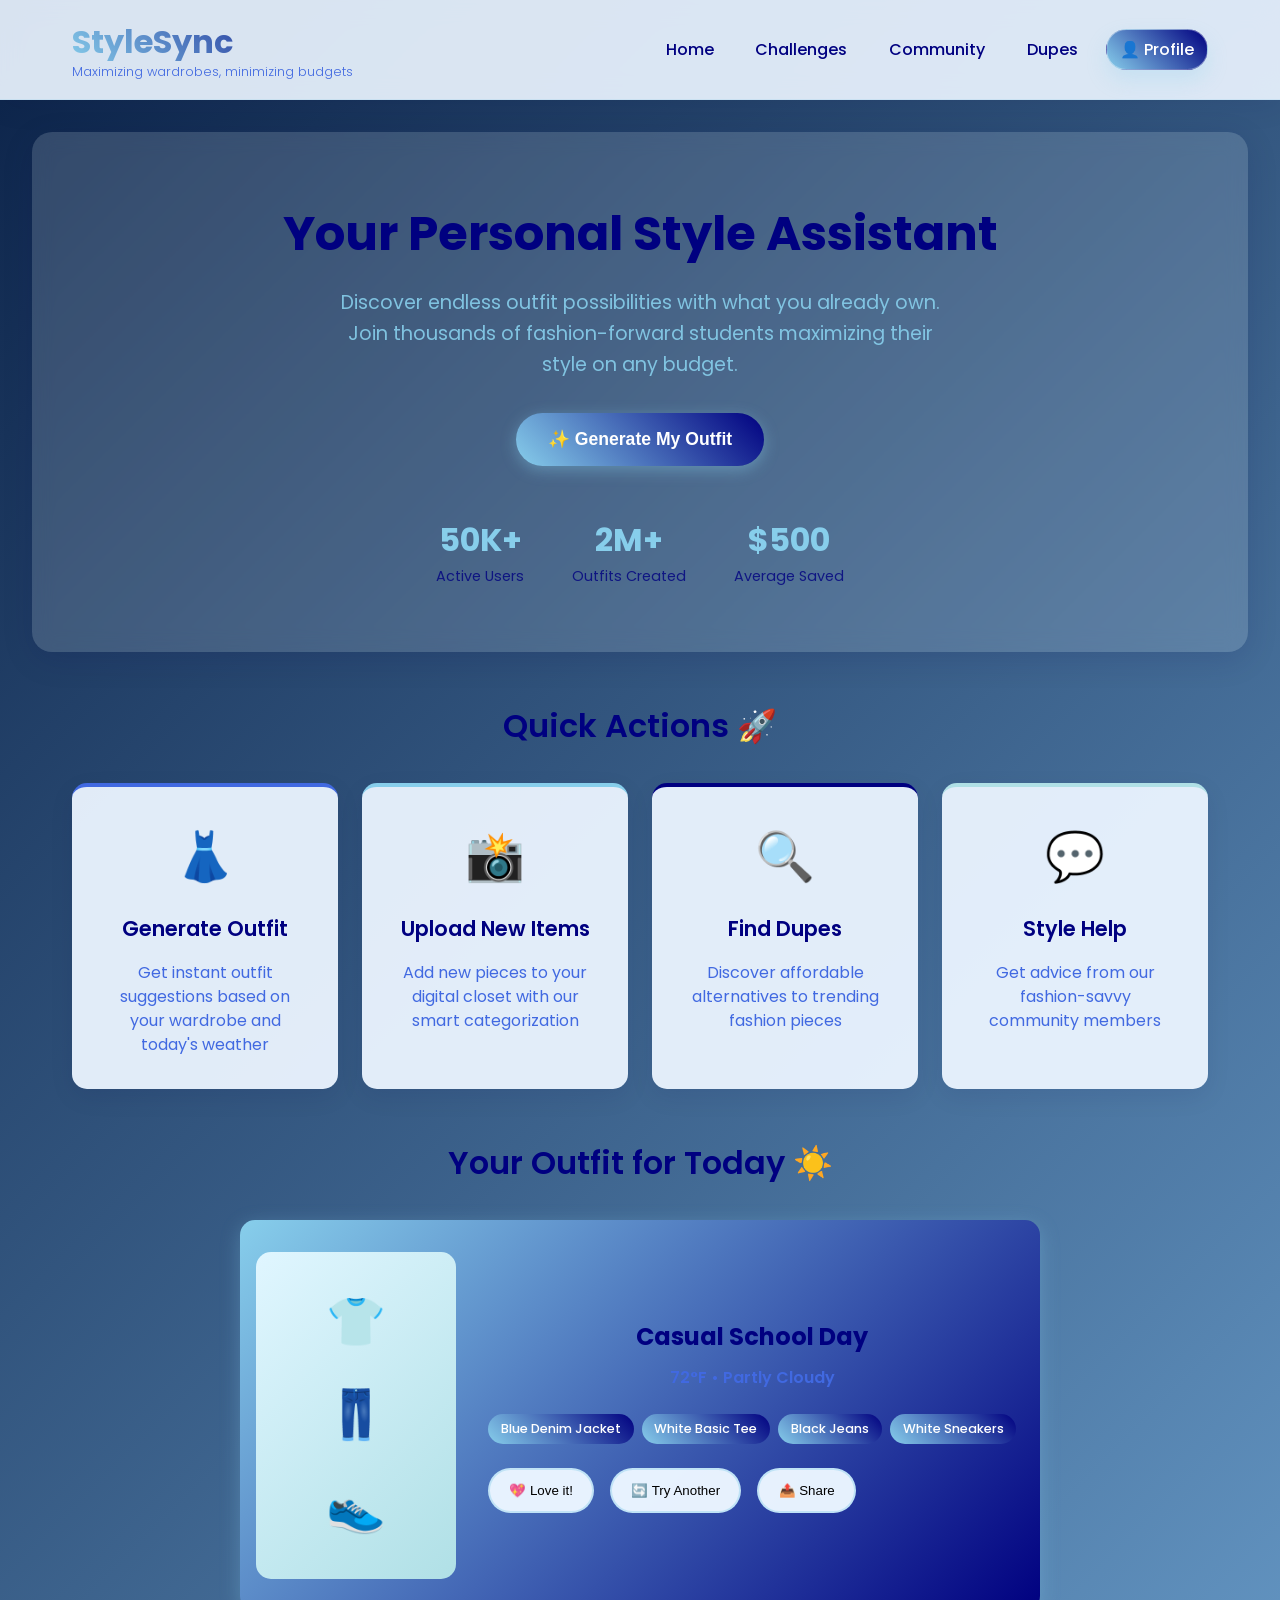
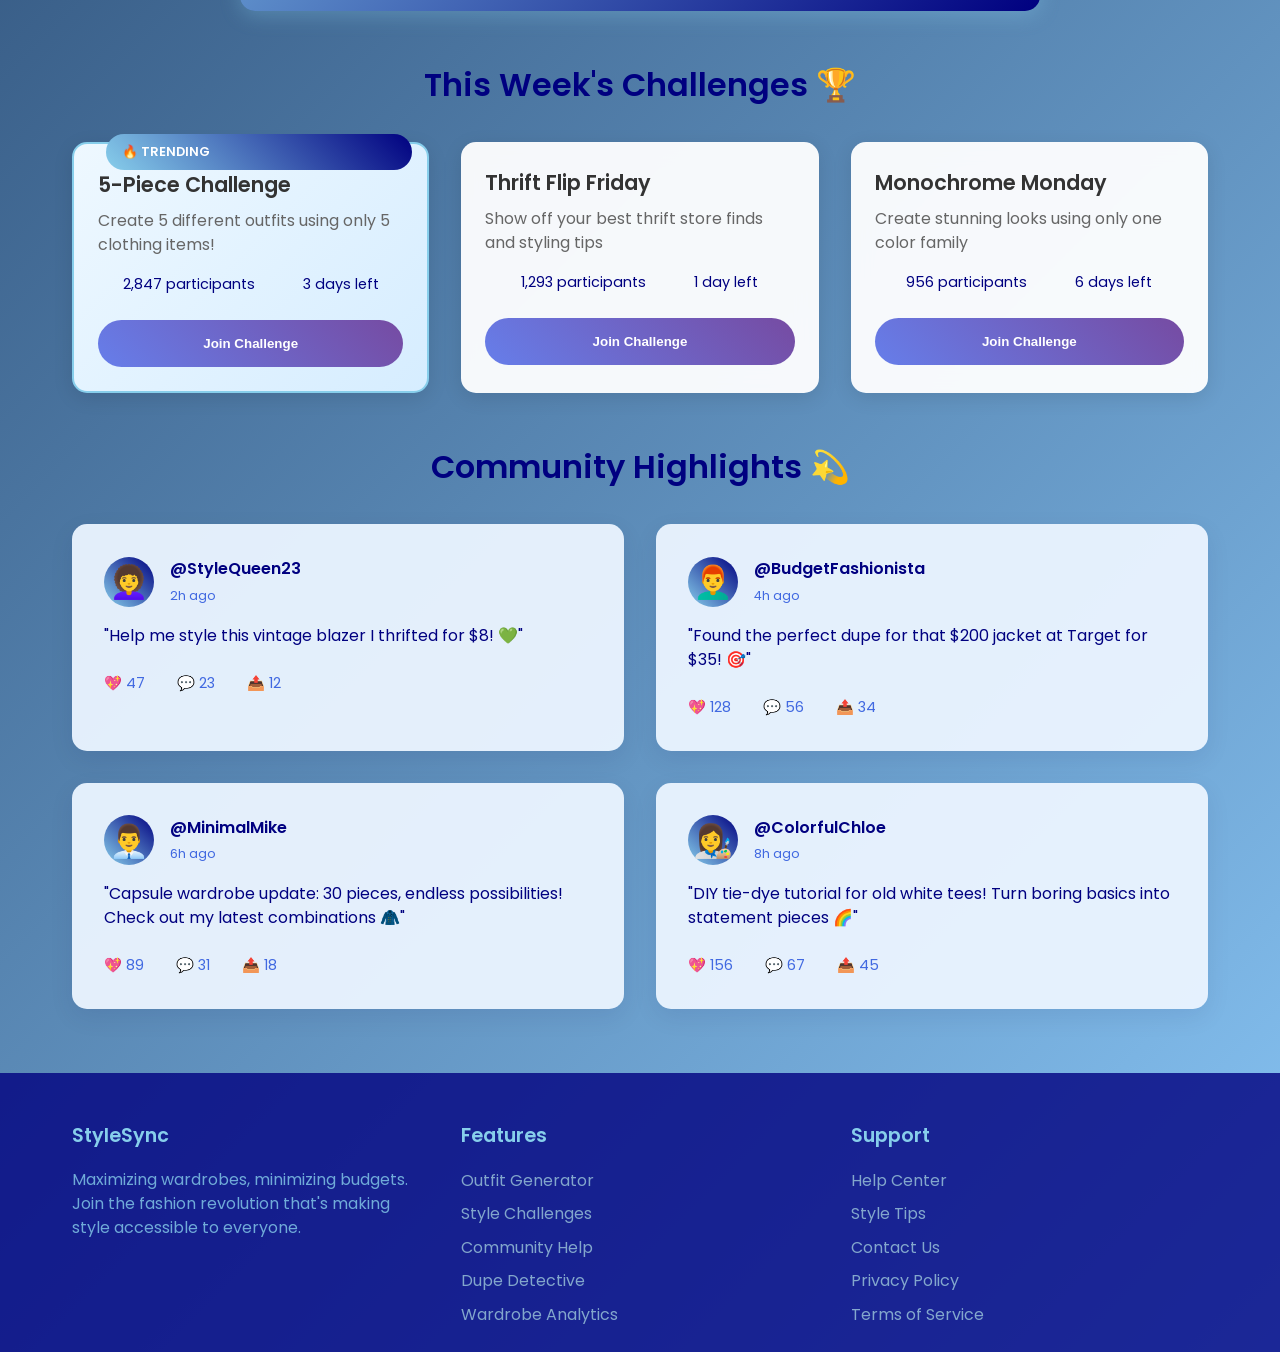
==== commit 78fc22a6: "day 2" ====
--- a/index.html
+++ b/index.html
@@ -16,11 +16,11 @@
                 <p class="tagline">Maximizing wardrobes, minimizing budgets</p>
             </div>
             <ul class="nav-links">
-                <li><a href="#home">Home</a></li>
-                <li><a href="#challenges">Challenges</a></li>
-                <li><a href="#community">Community</a></li>
-                <li><a href="#dupes">Dupes</a></li>
-                <li><a href="#profile" class="profile-btn">👤 Profile</a></li>
+                <li><a href="index.html">Home</a></li>
+                <li><a href="challenges.html">Challenges</a></li>
+                <li><a href="community.html">Community</a></li>
+                <li><a href="dupes.html">Dupes</a></li>
+                <li><a href="profile.html" class="profile-btn">👤 Profile</a></li>
             </ul>
         </nav>
     </header>
--- a/styles.css
+++ b/styles.css
@@ -14,18 +14,20 @@
 
 /* Header */
 .header {
-    background: rgba(255, 255, 255, 0.95);
-    backdrop-filter: blur(10px);
+    background: rgba(255, 255, 255, 0.92);
+    backdrop-filter: blur(18px);
     position: sticky;
     top: 0;
     z-index: 100;
-    box-shadow: 0 2px 20px rgba(0, 0, 0, 0.1);
+    border-bottom: 1px solid rgba(135, 206, 235, 0.25);
+    box-shadow: 0 10px 30px rgba(0, 0, 0, 0.08);
 }
 
 .navbar {
     display: flex;
     justify-content: space-between;
     align-items: center;
+    gap: 1rem;
     padding: 1rem 2rem;
     max-width: 1200px;
     margin: 0 auto;
@@ -63,7 +65,7 @@
 .nav-links {
     display: flex;
     list-style: none;
-    gap: 2rem;
+    gap: 1rem;
     align-items: center;
 }
 
@@ -71,23 +73,29 @@
     text-decoration: none;
     color: #000080;
     font-weight: 500;
-    transition: color 0.3s ease;
+    padding: 0.5rem 0.8rem;
+    border-radius: 999px;
+    transition: all 0.25s ease;
 }
 
 .nav-links a:hover {
-    color: #87ceeb;
+    color: white;
+    background: rgba(135, 206, 235, 0.24);
 }
 
 .profile-btn {
     background: linear-gradient(45deg, #87ceeb, #000080);
     color: white !important;
-    padding: 0.5rem 1rem;
-    border-radius: 25px;
-    transition: transform 0.3s ease;
+    padding: 0.65rem 1.2rem;
+    border-radius: 999px;
+    border: 1px solid rgba(255, 255, 255, 0.25);
+    box-shadow: 0 10px 20px rgba(135, 206, 235, 0.25);
+    transition: transform 0.25s ease, box-shadow 0.25s ease;
 }
 
 .profile-btn:hover {
     transform: translateY(-2px);
+    box-shadow: 0 12px 24px rgba(135, 206, 235, 0.35);
     color: white !important;
 }
 
@@ -95,11 +103,11 @@
 .hero {
     text-align: center;
     padding: 4rem 2rem;
-    background: rgba(255, 255, 255, 0.1);
+    background: rgba(235, 245, 255, 0.16);
     backdrop-filter: blur(10px);
     margin: 2rem;
     border-radius: 20px;
-    box-shadow: 0 8px 32px rgba(0, 0, 0, 0.1);
+    box-shadow: 0 8px 32px rgba(0, 0, 80, 0.12);
 }
 
 .hero-content h2 {
@@ -189,18 +197,18 @@
 }
 
 .action-card {
-    background: white;
+    background: rgba(235, 245, 255, 0.95);
     padding: 2rem;
     border-radius: 15px;
     text-align: center;
-    box-shadow: 0 8px 25px rgba(0, 0, 0, 0.1);
+    box-shadow: 0 8px 25px rgba(0, 0, 80, 0.08);
     transition: transform 0.3s ease, box-shadow 0.3s ease;
     cursor: pointer;
 }
 
 .action-card:hover {
     transform: translateY(-5px);
-    box-shadow: 0 15px 35px rgba(0, 0, 0, 0.2);
+    box-shadow: 0 15px 35px rgba(0, 0, 80, 0.16);
 }
 
 .action-card.purple {
@@ -244,10 +252,10 @@
 }
 
 .outfit-card {
-    background: white;
+    background: rgba(235, 245, 255, 0.95);
     padding: 2rem;
     border-radius: 20px;
-    box-shadow: 0 10px 30px rgba(0, 0, 0, 0.1);
+    box-shadow: 0 10px 30px rgba(0, 0, 80, 0.12);
     display: flex;
     gap: 2rem;
     align-items: center;
@@ -304,8 +312,8 @@
 .love-btn,
 .shuffle-btn,
 .share-btn {
-    background: white;
-    border: 2px solid #ddd;
+    background: rgba(235, 245, 255, 0.98);
+    border: 2px solid rgba(135, 206, 235, 0.4);
     padding: 0.8rem 1.2rem;
     border-radius: 25px;
     cursor: pointer;
@@ -337,22 +345,22 @@
 }
 
 .challenge-card {
-    background: white;
+    background: rgba(235, 245, 255, 0.95);
     padding: 2rem;
     border-radius: 15px;
-    box-shadow: 0 8px 25px rgba(0, 0, 0, 0.1);
+    box-shadow: 0 8px 25px rgba(0, 0, 80, 0.08);
     transition: transform 0.3s ease, box-shadow 0.3s ease;
     position: relative;
 }
 
 .challenge-card:hover {
     transform: translateY(-5px);
-    box-shadow: 0 15px 35px rgba(0, 0, 0, 0.2);
+    box-shadow: 0 15px 35px rgba(0, 0, 80, 0.16);
 }
 
 .challenge-card.featured {
     border: 2px solid #87ceeb;
-    background: linear-gradient(135deg, #fff 0%, #e0f6ff 100%);
+    background: linear-gradient(135deg, #eef8ff 0%, #d6edff 100%);
 }
 
 .challenge-badge {
@@ -413,10 +421,10 @@
 }
 
 .feed-card {
-    background: white;
+    background: rgba(235, 245, 255, 0.95);
     padding: 2rem;
     border-radius: 15px;
-    box-shadow: 0 8px 25px rgba(0, 0, 0, 0.1);
+    box-shadow: 0 8px 25px rgba(0, 0, 80, 0.08);
     transition: transform 0.3s ease;
 }
 
@@ -544,3 +552,504 @@
         justify-content: center;
     }
 }
+
+* {
+    margin: 0;
+    padding: 0;
+    box-sizing: border-box;
+}
+
+body {
+    font-family: 'Poppins', sans-serif;
+    background: linear-gradient(135deg, #0b2248 0%, #88c5f5 100%);
+    min-height: 100vh;
+    color: #000080;
+}
+
+/* Header Styles */
+.header {
+    background: rgba(235, 245, 255, 0.92);
+    backdrop-filter: blur(12px);
+    box-shadow: 0 4px 30px rgba(0, 0, 64, 0.08);
+    position: sticky;
+    top: 0;
+    z-index: 1000;
+    border-bottom: 1px solid rgba(135, 206, 235, 0.2);
+}
+
+nav {
+    display: flex;
+    justify-content: space-between;
+    align-items: center;
+    padding: 1rem 2rem;
+    max-width: 1200px;
+    margin: 0 auto;
+    gap: 1rem;
+}
+
+.logo h1 {
+    background: linear-gradient(45deg, #87ceeb, #000080);
+    background-clip: text;
+    -webkit-background-clip: text;
+    color: transparent;
+    font-size: 2rem;
+    font-weight: 700;
+}
+
+.tagline {
+    font-size: 0.8rem;
+    color: #4169e1;
+    margin-top: -5px;
+}
+
+.nav-links {
+    display: flex;
+    list-style: none;
+    gap: 1rem;
+    align-items: center;
+}
+ a {
+    text-decoration: none;
+    color: #000080;
+    font-weight: 500;
+    padding: 0.5rem 0.8rem;
+    border-radius: 999px;
+    transition: all 0.25s ease;
+}
+
+ a:hover {
+    color: white;
+    background: rgba(135, 206, 235, 0.25);
+}
+
+.profile-btn {
+    background: linear-gradient(45deg, #87ceeb, #000080);
+    color: white !important;
+    padding: 0.6rem 1.2rem;
+    border-radius: 999px;
+    font-weight: 600;
+    border: 1px solid rgba(255, 255, 255, 0.35);
+    box-shadow: 0 10px 20px rgba(135, 206, 235, 0.25);
+}
+
+.profile-btn:hover {
+    transform: translateY(-1px);
+    box-shadow: 0 12px 24px rgba(135, 206, 235, 0.35);
+}
+
+/* Main Content */
+main {
+    padding: 2rem;
+    display: flex;
+    justify-content: center;
+}
+
+.profile-container {
+    background: rgba(235, 245, 255, 0.88);
+    backdrop-filter: blur(12px);
+    border-radius: 20px;
+    padding: 2rem;
+    max-width: 900px;
+    width: 100%;
+    box-shadow: 0 10px 40px rgba(0, 0, 64, 0.1);
+}
+
+.profile-header {
+    display: flex;
+    align-items: center;
+    margin-bottom: 2rem;
+    padding-bottom: 2rem;
+    border-bottom: 2px solid rgba(135, 206, 235, 0.25);
+}
+
+.profile-picture img {
+    width: 120px;
+    height: 120px;
+    border-radius: 50%;
+    border: 4px solid #87ceeb;
+    box-shadow: 0 5px 20px rgba(135, 206, 235, 0.3);
+}
+
+.profile-info {
+    margin-left: 2rem;
+}
+
+.profile-info h2 {
+    font-size: 2.2rem;
+    font-weight: 700;
+    background: linear-gradient(45deg, #87ceeb, #000080);
+    background-clip: text;
+    -webkit-background-clip: text;
+    color: transparent;
+    margin-bottom: 0.5rem;
+}
+
+.profile-info p {
+    color: #4169e1;
+    margin-bottom: 0.3rem;
+    font-weight: 500;
+}
+
+.profile-stats {
+    display: flex;
+    justify-content: space-around;
+    margin-bottom: 2rem;
+    padding: 2rem;
+    background: linear-gradient(135deg, rgba(135, 206, 235, 0.12), rgba(0, 0, 128, 0.08));
+    border-radius: 15px;
+    border: 1px solid rgba(135, 206, 235, 0.3);
+}
+
+.stat {
+    text-align: center;
+}
+
+.stat h3 {
+    font-size: 2rem;
+    font-weight: 700;
+    background: linear-gradient(45deg, #87ceeb, #000080);
+    background-clip: text;
+    -webkit-background-clip: text;
+    color: transparent;
+    margin-bottom: 0.5rem;
+}
+
+.stat p {
+    color: #4169e1;
+    font-weight: 500;
+}
+
+.profile-content {
+    margin-top: 2rem;
+}
+
+.about-section {
+    margin-bottom: 2rem;
+    padding: 1.5rem;
+    background: rgba(135, 206, 235, 0.08);
+    border-radius: 15px;
+    border-left: 4px solid #87ceeb;
+}
+
+.about-section h3 {
+    font-size: 1.4rem;
+    font-weight: 600;
+    color: #000080;
+    margin-bottom: 1rem;
+}
+
+.about-section p {
+    color: #4169e1;
+    line-height: 1.6;
+}
+
+.recent-outfits h3 {
+    font-size: 1.4rem;
+    font-weight: 600;
+    color: #000080;
+    margin-bottom: 1rem;
+}
+
+.outfit-grid {
+    display: flex;
+    gap: 1rem;
+}
+
+.outfit-card {
+    background: linear-gradient(135deg, #87ceeb, #000080);
+    color: white;
+    padding: 2rem 1rem;
+    border-radius: 15px;
+    text-align: center;
+    flex: 1;
+    font-weight: 600;
+    box-shadow: 0 5px 20px rgba(135, 206, 235, 0.3);
+    transition: transform 0.3s ease;
+}
+
+.outfit-card:hover {
+    transform: translateY(-5px);
+}
+
+/* Challenge Page Styles */
+.container {
+    max-width: 1200px;
+    margin: 0 auto;
+    padding: 0 2rem;
+}
+
+.challenge-hero {
+    background: linear-gradient(135deg, rgba(102, 126, 234, 0.1), rgba(118, 75, 162, 0.1));
+    padding: 4rem 2rem;
+    text-align: center;
+}
+
+.challenge-hero h2 {
+    font-size: 3rem;
+    font-weight: 700;
+    background: linear-gradient(45deg, #667eea, #764ba2);
+    background-clip: text;
+    -webkit-background-clip: text;
+    color: transparent;
+    margin-bottom: 1rem;
+}
+
+.challenge-hero p {
+    font-size: 1.2rem;
+    color: #666;
+    margin-bottom: 2rem;
+}
+
+.challenge-stats {
+    display: flex;
+    justify-content: center;
+    gap: 3rem;
+}
+
+.challenge-stats .stat {
+    text-align: center;
+}
+
+.challenge-stats .stat-number {
+    display: block;
+    font-size: 2rem;
+    font-weight: 700;
+    background: linear-gradient(45deg, #667eea, #764ba2);
+    background-clip: text;
+    -webkit-background-clip: text;
+    color: transparent;
+}
+
+.challenge-stats .stat-label {
+    color: #666;
+    font-weight: 500;
+}
+
+.featured-challenge {
+    padding: 3rem 0;
+}
+
+.featured-challenge h3 {
+    font-size: 2rem;
+    font-weight: 600;
+    color: #333;
+    margin-bottom: 2rem;
+    text-align: center;
+}
+
+.featured-card {
+    background: rgba(255, 255, 255, 0.95);
+    backdrop-filter: blur(10px);
+    border-radius: 20px;
+    padding: 2rem;
+    box-shadow: 0 10px 40px rgba(0, 0, 0, 0.1);
+    position: relative;
+    border: 2px solid #667eea;
+}
+
+.challenge-badge {
+    position: absolute;
+    top: -10px;
+    left: 2rem;
+    padding: 0.5rem 1rem;
+    border-radius: 20px;
+    font-size: 0.8rem;
+    font-weight: 600;
+    color: white;
+}
+
+.challenge-badge.trending {
+    background: linear-gradient(45deg, #ff6b6b, #ee5a24);
+}
+
+.featured-card h4 {
+    font-size: 1.8rem;
+    font-weight: 700;
+    color: #333;
+    margin-bottom: 1rem;
+}
+
+.featured-card p {
+    color: #666;
+    font-size: 1.1rem;
+    margin-bottom: 1.5rem;
+    line-height: 1.6;
+}
+
+.challenge-details {
+    display: flex;
+    gap: 2rem;
+    margin-bottom: 2rem;
+}
+
+.detail {
+    color: #666;
+}
+
+.join-btn {
+    background: linear-gradient(45deg, #667eea, #764ba2);
+    color: white;
+    border: none;
+    padding: 1rem 2rem;
+    border-radius: 25px;
+    font-weight: 600;
+    cursor: pointer;
+    transition: transform 0.3s ease;
+}
+
+.join-btn:hover {
+    transform: translateY(-2px);
+}
+
+.join-btn.featured {
+    padding: 1.2rem 3rem;
+    font-size: 1.1rem;
+}
+
+.active-challenges {
+    padding: 3rem 0;
+}
+
+.active-challenges h3 {
+    font-size: 2rem;
+    font-weight: 600;
+    color: #333;
+    margin-bottom: 2rem;
+    text-align: center;
+}
+
+.challenges-grid {
+    display: grid;
+    grid-template-columns: repeat(auto-fit, minmax(350px, 1fr));
+    gap: 2rem;
+}
+
+.challenge-card {
+    background: rgba(255, 255, 255, 0.95);
+    backdrop-filter: blur(10px);
+    border-radius: 15px;
+    padding: 1.5rem;
+    box-shadow: 0 5px 20px rgba(0, 0, 0, 0.1);
+    position: relative;
+    transition: transform 0.3s ease;
+}
+
+.challenge-card:hover {
+    transform: translateY(-5px);
+}
+
+.challenge-badge.weekly { background: #3b82f6; }
+.challenge-badge.daily { background: #10b981; }
+.challenge-badge.seasonal { background: #f59e0b; }
+.challenge-badge.community { background: #8b5cf6; }
+.challenge-badge.beginner { background: #06b6d4; }
+.challenge-badge.advanced { background: #ef4444; }
+
+.challenge-card h4 {
+    font-size: 1.3rem;
+    font-weight: 600;
+    color: #333;
+    margin-bottom: 0.5rem;
+}
+
+.challenge-card p {
+    color: #666;
+    margin-bottom: 1rem;
+    line-height: 1.5;
+}
+
+.challenge-info {
+    margin-bottom: 1.5rem;
+}
+
+.challenge-info div {
+    color: #666;
+    font-size: 0.9rem;
+    margin-bottom: 0.3rem;
+}
+
+.my-challenges {
+    
+/* Community Page Styles */
+.community-hero {
+    background: linear-gradient(135deg, rgba(102, 126, 234, 0.1), rgba(118, 75, 162, 0.1));
+    padding: 4rem 2rem;
+    text-align: center;
+}
+
+.community-hero h2 {
+    font-size: 3rem;
+    font-weight: 700;
+    background: linear-gradient(45deg, #667eea, #764ba2);
+    background-clip: text;
+    -webkit-background-clip: text;
+    color: transparent;
+    margin-bottom: 1rem;
+}
+
+.community-hero p {
+    font-size: 1.2rem;
+    color: #666;
+    margin-bottom: 2rem;
+    max-width: 600px;
+    margin-left: auto;
+    margin-right: auto;
+}
+
+.create-post-btn {
+    background: linear-gradient(45deg, #667eea, #764ba2);
+    color: white;
+    border: none;
+    padding: 1rem 2rem;
+    border-radius: 25px;
+    font-weight: 600;
+    cursor: pointer;
+    font-size: 1.1rem;
+    transition: transform 0.3s ease;
+}
+
+.create
+
+/* Dupes Page Styles */
+.dupes-hero {
+    background: linear-gradient(135deg, rgba(102, 126, 234, 0.1), rgba(118, 75, 162, 0.1));
+    padding: 4rem 2rem;
+    text-align: center;
+}
+
+.dupes-hero h2 {
+    font-size: 3rem;
+    font-weight: 700;
+    background: linear-gradient(45deg, #667eea, #764ba2);
+    background-clip: text;
+    -webkit-background-clip: text;
+    color: transparent;
+    margin-bottom: 1rem;
+}
+
+.dupes-hero p {
+    font-size: 1.2rem;
+    color: #666;
+    margin-bottom: 2rem;
+    max-width: 600px;
+    margin-left: auto;
+    margin-right: auto;
+}
+
+.search-bar {
+    display: flex;
+    max-width: 600px;
+    margin: 0 auto;
+    gap: 1rem;
+}
+
+.search-bar input {
+    flex: 1;
+    padding: 1rem 1.5rem;
+    border: 2px solid rgba(102, 126, 234, 0.3);
+    border-radius: 25px;
+    font-size: 1rem;
+    outline: none;
+}
+
+
